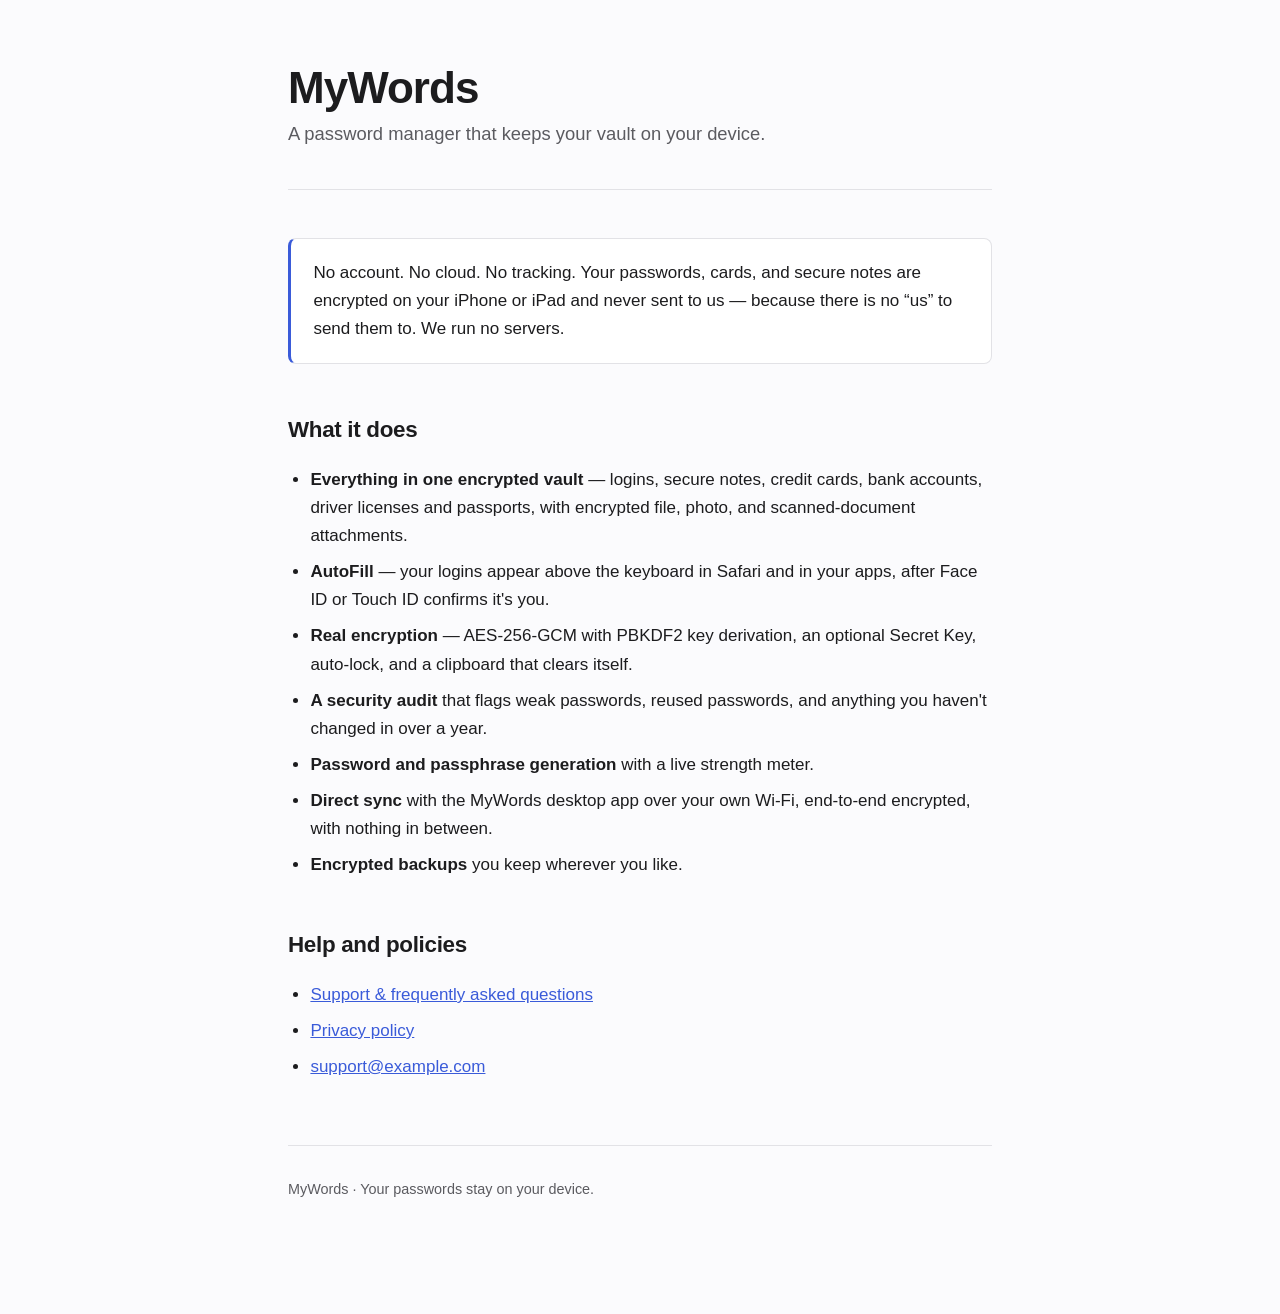
==== index.html @ ffef2e86 "MyWords support site: landing, privacy policy, support/FAQ" ====
<!DOCTYPE html>
<html lang="en">
<head>
<meta charset="utf-8">
<meta name="viewport" content="width=device-width, initial-scale=1">
<title>MyWords — Offline password manager for iPhone and iPad</title>
<meta name="description" content="MyWords keeps every password, card and secure note encrypted on your device. No account, no cloud, no tracking.">
<link rel="stylesheet" href="style.css">
</head>
<body>
<div class="wrap">

<header class="masthead">
  <h1>MyWords</h1>
  <p class="tagline">A password manager that keeps your vault on your device.</p>
</header>

<div class="callout">
  <p>No account. No cloud. No tracking. Your passwords, cards, and secure notes are
  encrypted on your iPhone or iPad and never sent to us — because there is no
  &ldquo;us&rdquo; to send them to. We run no servers.</p>
</div>

<h2>What it does</h2>

<ul>
  <li><strong>Everything in one encrypted vault</strong> — logins, secure notes,
  credit cards, bank accounts, driver licenses and passports, with encrypted file,
  photo, and scanned-document attachments.</li>
  <li><strong>AutoFill</strong> — your logins appear above the keyboard in Safari
  and in your apps, after Face ID or Touch ID confirms it's you.</li>
  <li><strong>Real encryption</strong> — AES-256-GCM with PBKDF2 key derivation, an
  optional Secret Key, auto-lock, and a clipboard that clears itself.</li>
  <li><strong>A security audit</strong> that flags weak passwords, reused
  passwords, and anything you haven't changed in over a year.</li>
  <li><strong>Password and passphrase generation</strong> with a live strength
  meter.</li>
  <li><strong>Direct sync</strong> with the MyWords desktop app over your own
  Wi-Fi, end-to-end encrypted, with nothing in between.</li>
  <li><strong>Encrypted backups</strong> you keep wherever you like.</li>
</ul>

<h2>Help and policies</h2>

<ul>
  <li><a href="support.html">Support &amp; frequently asked questions</a></li>
  <li><a href="privacy.html">Privacy policy</a></li>
  <li><a href="mailto:support@example.com">support@example.com</a></li>
</ul>

<footer>
  <p>MyWords &middot; Your passwords stay on your device.</p>
</footer>

</div>
</body>
</html>
---- style.css ----
/* MyWords support site — one stylesheet, no build step, no external requests.
   Deliberately self-contained: the privacy policy of a password manager should
   not itself load a font or a stylesheet from a third-party CDN. */

:root {
  --ink: #1c1c1e;
  --ink-soft: #5b5b60;
  --rule: #e2e2e6;
  --bg: #fbfbfd;
  --card: #ffffff;
  --accent: #3a5bd9;
  --accent-soft: #eef1fc;
}

@media (prefers-color-scheme: dark) {
  :root {
    --ink: #f2f2f7;
    --ink-soft: #a0a0a8;
    --rule: #33333a;
    --bg: #131316;
    --card: #1c1c20;
    --accent: #8ea4ff;
    --accent-soft: #202436;
  }
}

* { box-sizing: border-box; }

html { -webkit-text-size-adjust: 100%; }

body {
  margin: 0;
  padding: 0 1.5rem 6rem;
  background: var(--bg);
  color: var(--ink);
  font: 17px/1.65 -apple-system, BlinkMacSystemFont, "Segoe UI", Roboto,
        "Helvetica Neue", Arial, sans-serif;
  -webkit-font-smoothing: antialiased;
}

.wrap { max-width: 44rem; margin: 0 auto; }

/* ---- masthead ---- */

header.masthead {
  padding: 4rem 0 2.5rem;
  border-bottom: 1px solid var(--rule);
  margin-bottom: 3rem;
}

.masthead h1 {
  margin: 0 0 0.4rem;
  font-size: clamp(2rem, 6vw, 2.75rem);
  letter-spacing: -0.022em;
  line-height: 1.1;
}

.masthead p.tagline {
  margin: 0;
  color: var(--ink-soft);
  font-size: 1.15rem;
}

nav.crumbs {
  padding: 1.5rem 0 0;
  font-size: 0.95rem;
}

nav.crumbs a { color: var(--accent); text-decoration: none; }
nav.crumbs a:hover { text-decoration: underline; }

/* ---- prose ---- */

h2 {
  margin: 3rem 0 0.75rem;
  font-size: 1.4rem;
  letter-spacing: -0.014em;
}

h3 {
  margin: 2rem 0 0.5rem;
  font-size: 1.1rem;
  letter-spacing: -0.008em;
}

p, li { margin: 0 0 1rem; }

ul, ol { padding-left: 1.4rem; }

li { margin-bottom: 0.5rem; }

a { color: var(--accent); }

strong { font-weight: 600; }

code {
  background: var(--accent-soft);
  padding: 0.12em 0.38em;
  border-radius: 4px;
  font-size: 0.9em;
  font-family: ui-monospace, SFMono-Regular, Menlo, monospace;
}

.updated {
  color: var(--ink-soft);
  font-size: 0.92rem;
  margin-bottom: 2.5rem;
}

/* ---- callout: the one claim that matters most ---- */

.callout {
  background: var(--card);
  border: 1px solid var(--rule);
  border-left: 3px solid var(--accent);
  border-radius: 8px;
  padding: 1.25rem 1.4rem;
  margin: 2rem 0;
}

.callout p:last-child { margin-bottom: 0; }

/* ---- summary table ---- */

table {
  width: 100%;
  border-collapse: collapse;
  margin: 1.5rem 0 2rem;
  font-size: 0.97rem;
}

th, td {
  text-align: left;
  padding: 0.7rem 0.6rem;
  border-bottom: 1px solid var(--rule);
  vertical-align: top;
}

th {
  font-weight: 600;
  color: var(--ink-soft);
  font-size: 0.85rem;
  text-transform: uppercase;
  letter-spacing: 0.04em;
}

/* ---- FAQ ---- */

details {
  border-bottom: 1px solid var(--rule);
  padding: 1rem 0;
}

summary {
  cursor: pointer;
  font-weight: 600;
  list-style: none;
  display: flex;
  justify-content: space-between;
  gap: 1rem;
}

summary::-webkit-details-marker { display: none; }

summary::after {
  content: "+";
  color: var(--accent);
  font-weight: 400;
  font-size: 1.3rem;
  line-height: 1;
  flex-shrink: 0;
}

details[open] summary::after { content: "\2013"; }

details > *:not(summary) { margin-top: 0.85rem; }

details p:last-child { margin-bottom: 0; }

footer {
  margin-top: 4rem;
  padding-top: 2rem;
  border-top: 1px solid var(--rule);
  color: var(--ink-soft);
  font-size: 0.9rem;
}
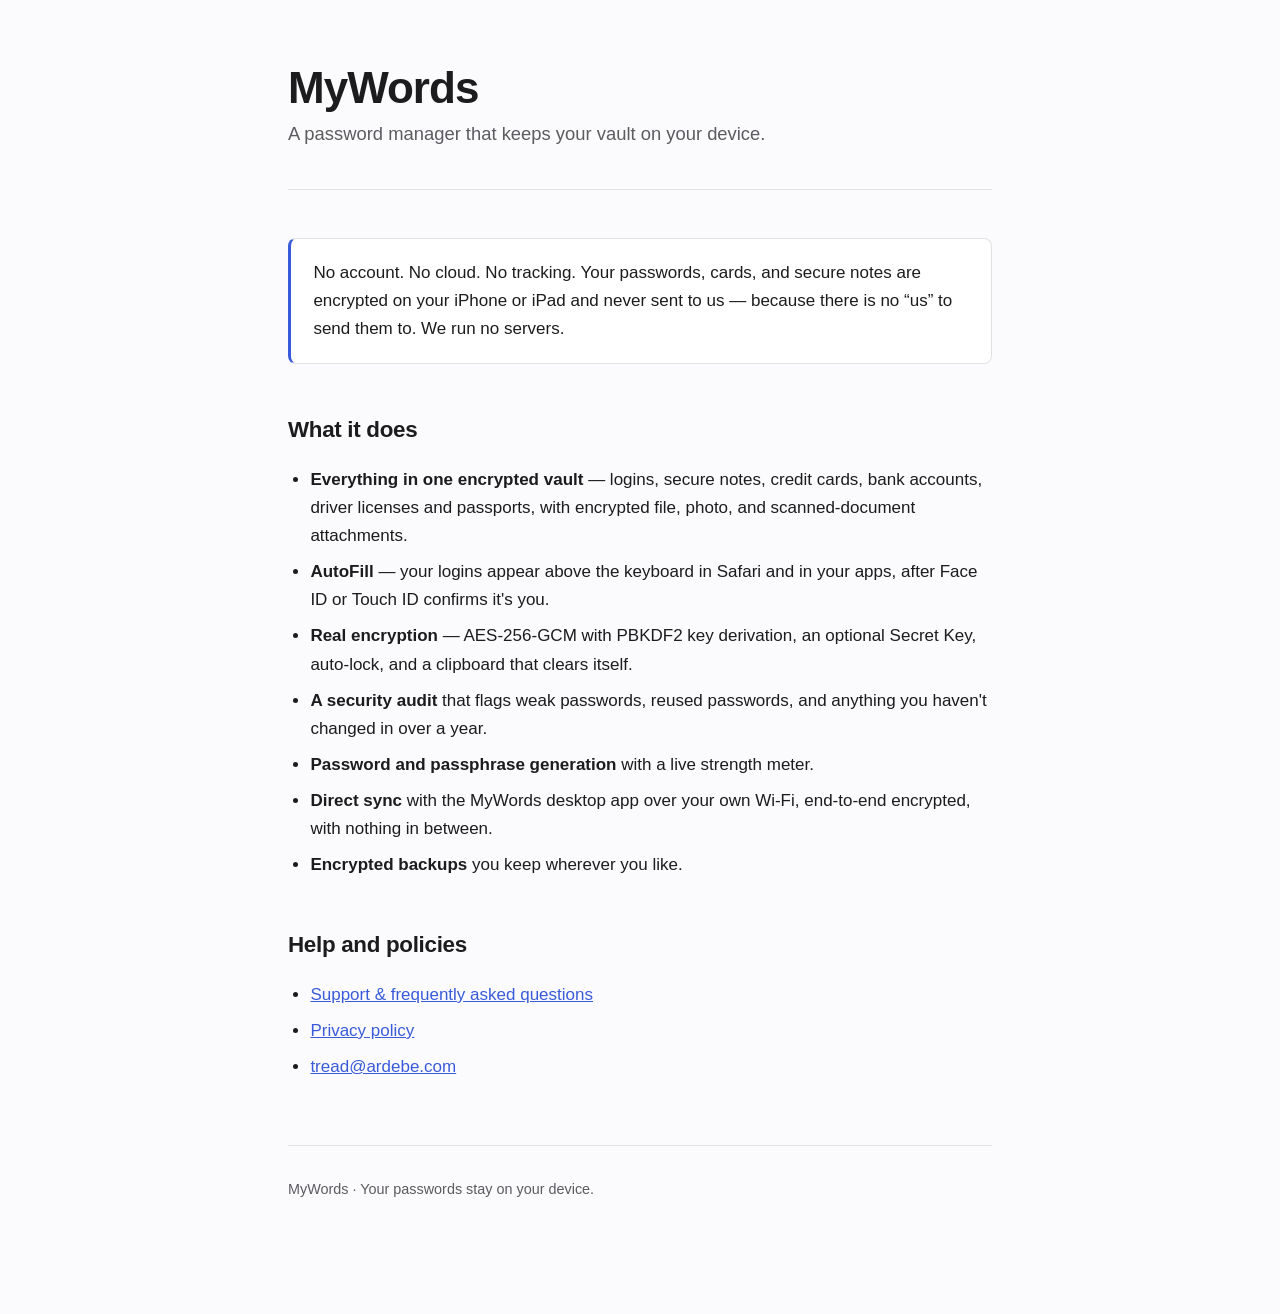
==== commit 63970109: "Update address" ====
--- a/index.html
+++ b/index.html
@@ -45,7 +45,7 @@
 <ul>
   <li><a href="support.html">Support &amp; frequently asked questions</a></li>
   <li><a href="privacy.html">Privacy policy</a></li>
-  <li><a href="mailto:support@example.com">support@example.com</a></li>
+  <li><a href="mailto:tread@ardebe.com">tread@ardebe.com</a></li>
 </ul>
 
 <footer>
